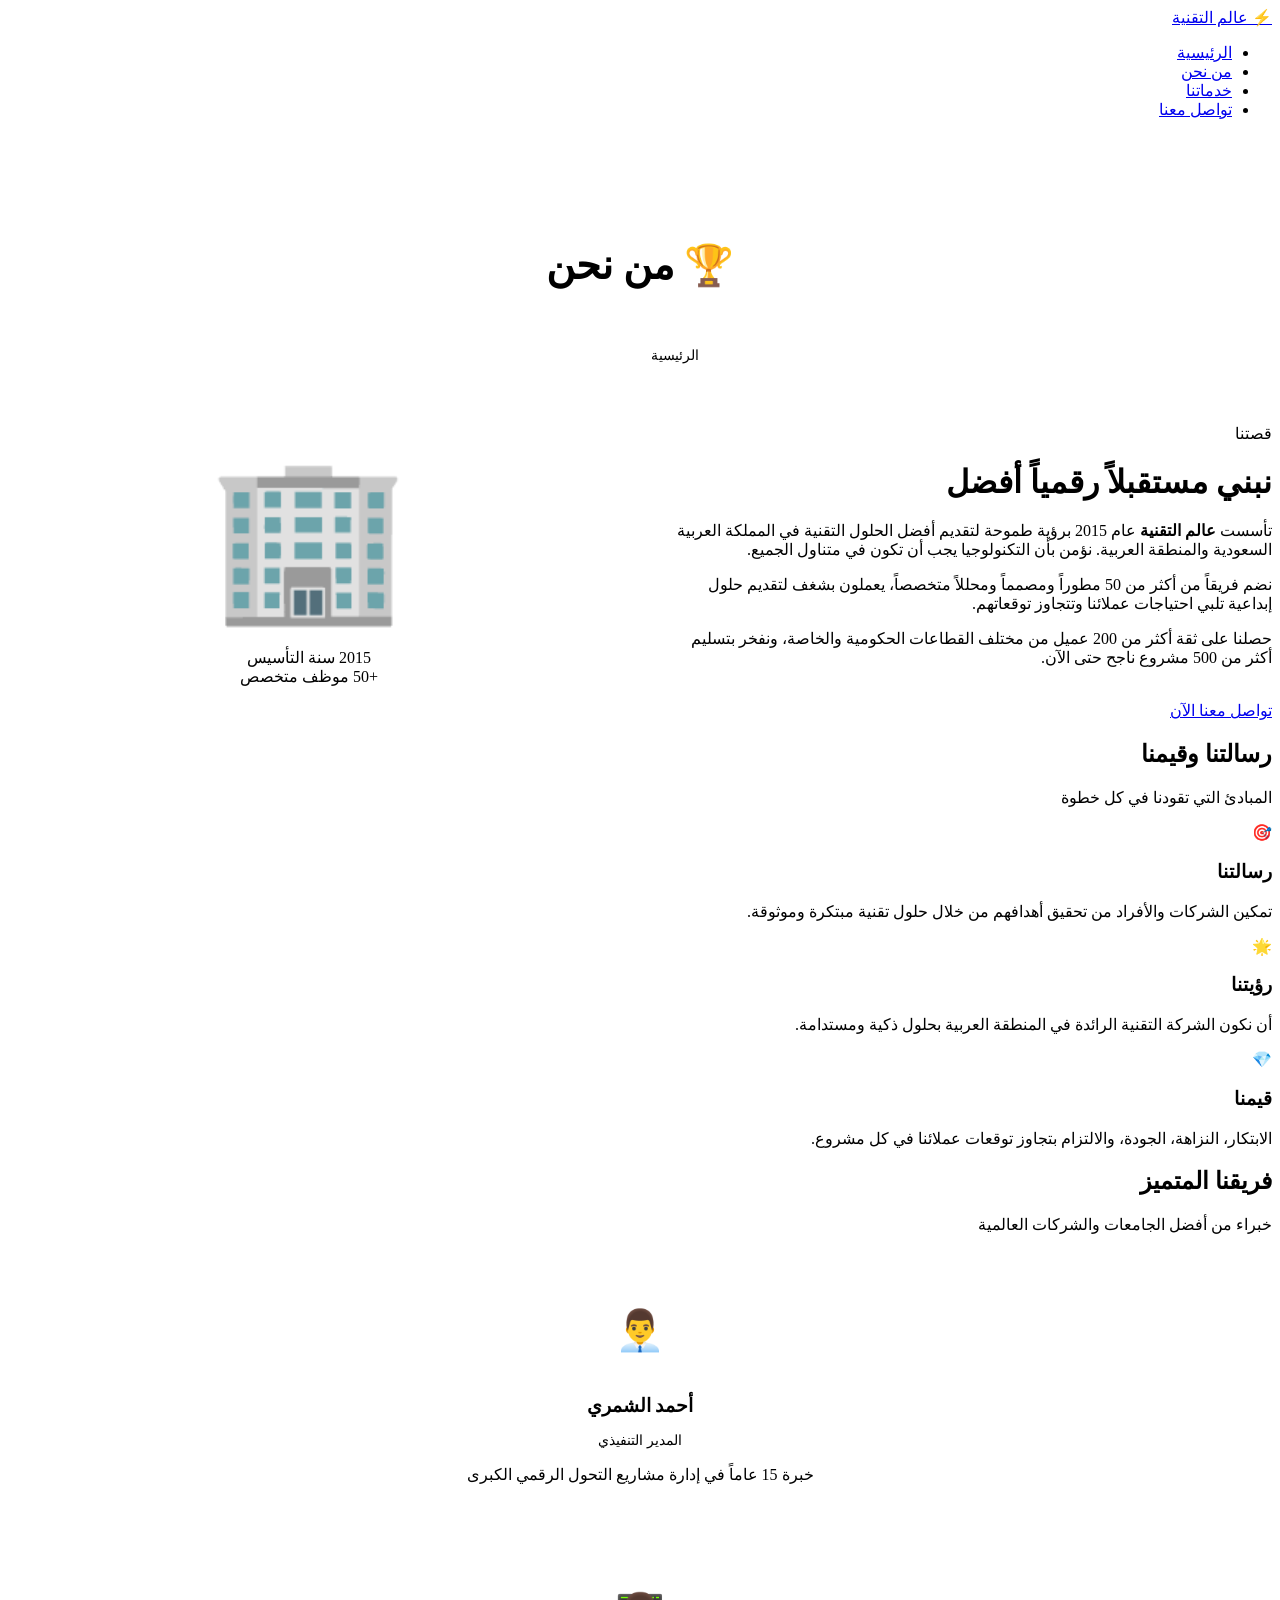
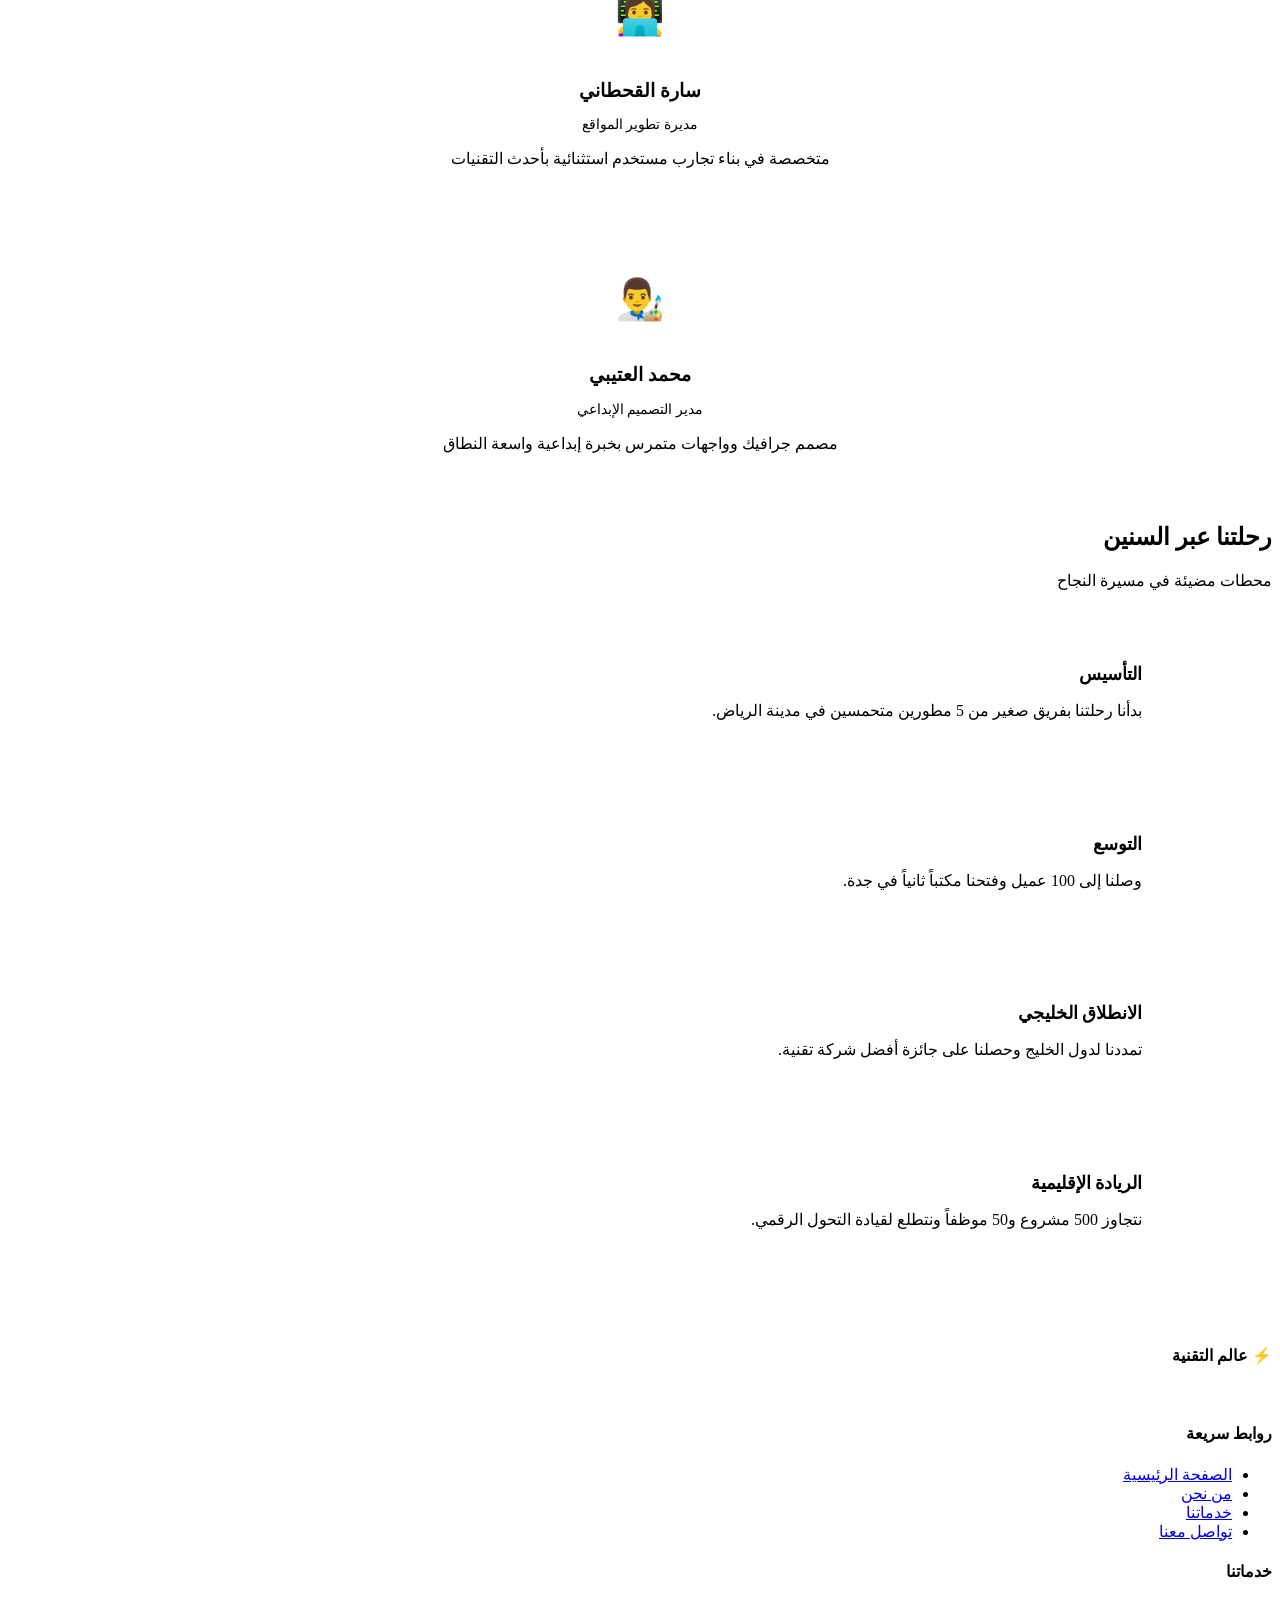
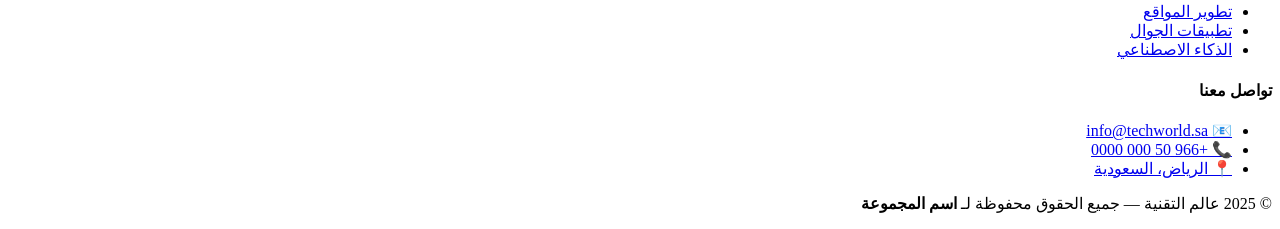
==== about.html @ daf59395 "Add files via upload" ====
<!DOCTYPE html>
<html lang="ar" dir="rtl">
<head>
  <meta charset="UTF-8" />
  <meta name="viewport" content="width=device-width, initial-scale=1.0" />
  <title>عالم التقنية - من نحن</title>
  <link rel="stylesheet" href="css/style.css" />
  <link href="https://fonts.googleapis.com/css2?family=Cairo:wght@400;700;900&family=Tajawal:wght@400;500;700&display=swap" rel="stylesheet" />
  <style>
    .page-header {
      background: linear-gradient(135deg, var(--accent2) 0%, var(--primary) 100%);
      padding: 80px 40px 60px;
      text-align: center;
      position: relative;
      border-bottom: 3px solid var(--accent);
    }
    .page-header h1 {
      font-size: 2.5rem;
      color: var(--gold);
      margin-bottom: 15px;
    }
    .page-header p {
      color: rgba(255,255,255,0.7);
      font-size: 1.1rem;
    }
    .breadcrumb {
      display: flex;
      gap: 10px;
      justify-content: center;
      margin-top: 20px;
      font-size: 0.9rem;
    }
    .breadcrumb a {
      color: var(--accent);
      text-decoration: none;
    }
    .breadcrumb span { color: rgba(255,255,255,0.4); }
    .team-card {
      text-align: center;
      padding: 35px 25px;
      background: var(--card-bg);
      border: 1px solid var(--border);
      border-radius: 16px;
      transition: all 0.3s;
    }
    .team-card:hover {
      border-color: var(--accent);
      transform: translateY(-5px);
      box-shadow: var(--shadow);
    }
    .avatar {
      width: 90px;
      height: 90px;
      border-radius: 50%;
      background: linear-gradient(135deg, var(--accent), var(--gold));
      display: flex;
      align-items: center;
      justify-content: center;
      font-size: 2.5rem;
      margin: 0 auto 20px;
      border: 3px solid var(--border);
    }
    .team-card h3 { color: var(--gold); margin-bottom: 8px; }
    .team-card .role { color: var(--accent); font-size: 0.9rem; margin-bottom: 12px; }
    .timeline {
      position: relative;
      padding: 20px 0;
    }
    .timeline-item {
      display: grid;
      grid-template-columns: 80px 1fr;
      gap: 25px;
      margin-bottom: 40px;
      align-items: start;
    }
    .timeline-year {
      background: var(--accent);
      color: white;
      padding: 10px;
      border-radius: 10px;
      text-align: center;
      font-weight: 900;
      font-size: 0.95rem;
    }
    .timeline-content {
      background: var(--card-bg);
      border: 1px solid var(--border);
      border-radius: 12px;
      padding: 20px 25px;
    }
    .timeline-content h3 {
      color: var(--gold);
      margin-bottom: 8px;
      font-size: 1.1rem;
    }
  </style>
</head>
<body>

  <!-- شريط التصفح -->
  <nav>
    <a href="index.html" class="logo"><span>⚡</span> عالم <span>التقنية</span></a>
    <ul>
      <li><a href="index.html">الرئيسية</a></li>
      <li><a href="about.html" class="active">من نحن</a></li>
      <li><a href="services.html">خدماتنا</a></li>
      <li><a href="contact.html">تواصل معنا</a></li>
    </ul>
  </nav>

  <!-- رأس الصفحة -->
  <div class="page-header">
    <h1>🏆 من نحن</h1>
    <p>تعرف على قصتنا وفريقنا المتميز</p>
    <div class="breadcrumb">
      <a href="index.html">الرئيسية</a>
      <span>/</span>
      <span>من نحن</span>
    </div>
  </div>

  <!-- قسم رؤيتنا -->
  <section>
    <div class="container">
      <div style="display: grid; grid-template-columns: 1fr 1fr; gap: 60px; align-items: center;">
        <div>
          <span class="badge">قصتنا</span>
          <h2 style="font-size: 2rem; margin: 20px 0 20px;">نبني مستقبلاً رقمياً أفضل</h2>
          <p style="margin-bottom: 15px;">
            تأسست <strong style="color: var(--accent);">عالم التقنية</strong> عام 2015 برؤية طموحة لتقديم أفضل الحلول التقنية
            في المملكة العربية السعودية والمنطقة العربية. نؤمن بأن التكنولوجيا يجب أن تكون في متناول الجميع.
          </p>
          <p style="margin-bottom: 15px;">
            نضم فريقاً من أكثر من 50 مطوراً ومصمماً ومحللاً متخصصاً، يعملون بشغف لتقديم حلول إبداعية
            تلبي احتياجات عملائنا وتتجاوز توقعاتهم.
          </p>
          <p>
            حصلنا على ثقة أكثر من 200 عميل من مختلف القطاعات الحكومية والخاصة، ونفخر بتسليم
            أكثر من 500 مشروع ناجح حتى الآن.
          </p>
          <br/>
          <a href="contact.html" class="btn">تواصل معنا الآن</a>
        </div>
        <div style="text-align: center;">
          <div style="font-size: 10rem; line-height: 1;">🏢</div>
          <div class="stats-grid" style="margin-top: 30px;">
            <div class="stat-item">
              <span class="number">2015</span>
              <span class="label">سنة التأسيس</span>
            </div>
            <div class="stat-item">
              <span class="number">+50</span>
              <span class="label">موظف متخصص</span>
            </div>
          </div>
        </div>
      </div>
    </div>
  </section>

  <!-- قسم رسالتنا ورؤيتنا -->
  <section style="background: var(--secondary);">
    <div class="section-title">
      <h2>رسالتنا وقيمنا</h2>
      <p>المبادئ التي تقودنا في كل خطوة</p>
    </div>
    <div class="cards-grid">
      <div class="card">
        <span class="icon">🎯</span>
        <h3>رسالتنا</h3>
        <p>تمكين الشركات والأفراد من تحقيق أهدافهم من خلال حلول تقنية مبتكرة وموثوقة.</p>
      </div>
      <div class="card">
        <span class="icon">🌟</span>
        <h3>رؤيتنا</h3>
        <p>أن نكون الشركة التقنية الرائدة في المنطقة العربية بحلول ذكية ومستدامة.</p>
      </div>
      <div class="card">
        <span class="icon">💎</span>
        <h3>قيمنا</h3>
        <p>الابتكار، النزاهة، الجودة، والالتزام بتجاوز توقعات عملائنا في كل مشروع.</p>
      </div>
    </div>
  </section>

  <!-- فريق العمل -->
  <section>
    <div class="section-title">
      <h2>فريقنا المتميز</h2>
      <p>خبراء من أفضل الجامعات والشركات العالمية</p>
    </div>
    <div class="cards-grid">
      <div class="team-card">
        <div class="avatar">👨‍💼</div>
        <h3>أحمد الشمري</h3>
        <p class="role">المدير التنفيذي</p>
        <p>خبرة 15 عاماً في إدارة مشاريع التحول الرقمي الكبرى</p>
      </div>
      <div class="team-card">
        <div class="avatar">👩‍💻</div>
        <h3>سارة القحطاني</h3>
        <p class="role">مديرة تطوير المواقع</p>
        <p>متخصصة في بناء تجارب مستخدم استثنائية بأحدث التقنيات</p>
      </div>
      <div class="team-card">
        <div class="avatar">👨‍🎨</div>
        <h3>محمد العتيبي</h3>
        <p class="role">مدير التصميم الإبداعي</p>
        <p>مصمم جرافيك وواجهات متمرس بخبرة إبداعية واسعة النطاق</p>
      </div>
    </div>
  </section>

  <!-- تاريخنا -->
  <section style="background: var(--secondary);">
    <div class="container">
      <div class="section-title">
        <h2>رحلتنا عبر السنين</h2>
        <p>محطات مضيئة في مسيرة النجاح</p>
      </div>
      <div class="timeline">
        <div class="timeline-item">
          <div class="timeline-year">2015</div>
          <div class="timeline-content">
            <h3>التأسيس</h3>
            <p>بدأنا رحلتنا بفريق صغير من 5 مطورين متحمسين في مدينة الرياض.</p>
          </div>
        </div>
        <div class="timeline-item">
          <div class="timeline-year">2018</div>
          <div class="timeline-content">
            <h3>التوسع</h3>
            <p>وصلنا إلى 100 عميل وفتحنا مكتباً ثانياً في جدة.</p>
          </div>
        </div>
        <div class="timeline-item">
          <div class="timeline-year">2021</div>
          <div class="timeline-content">
            <h3>الانطلاق الخليجي</h3>
            <p>تمددنا لدول الخليج وحصلنا على جائزة أفضل شركة تقنية.</p>
          </div>
        </div>
        <div class="timeline-item">
          <div class="timeline-year">2025</div>
          <div class="timeline-content">
            <h3>الريادة الإقليمية</h3>
            <p>نتجاوز 500 مشروع و50 موظفاً ونتطلع لقيادة التحول الرقمي.</p>
          </div>
        </div>
      </div>
    </div>
  </section>

  <!-- الفوتر -->
  <footer>
    <div class="footer-grid">
      <div>
        <h4>⚡ عالم التقنية</h4>
        <p style="color: rgba(255,255,255,0.5); font-size: 0.9rem;">نؤمن بأن التكنولوجيا أداة قوية لبناء مستقبل أفضل.</p>
      </div>
      <div>
        <h4>روابط سريعة</h4>
        <ul>
          <li><a href="index.html">الصفحة الرئيسية</a></li>
          <li><a href="about.html">من نحن</a></li>
          <li><a href="services.html">خدماتنا</a></li>
          <li><a href="contact.html">تواصل معنا</a></li>
        </ul>
      </div>
      <div>
        <h4>خدماتنا</h4>
        <ul>
          <li><a href="services.html">تطوير المواقع</a></li>
          <li><a href="services.html">تطبيقات الجوال</a></li>
          <li><a href="services.html">الذكاء الاصطناعي</a></li>
        </ul>
      </div>
      <div>
        <h4>تواصل معنا</h4>
        <ul>
          <li><a href="#">📧 info@techworld.sa</a></li>
          <li><a href="#">📞 +966 50 000 0000</a></li>
          <li><a href="#">📍 الرياض، السعودية</a></li>
        </ul>
      </div>
    </div>
    <div class="copyright">
      <p>© 2025 عالم التقنية — جميع الحقوق محفوظة لـ <strong style="color: var(--accent);">اسم المجموعة</strong></p>
    </div>
  </footer>

</body>
</html>
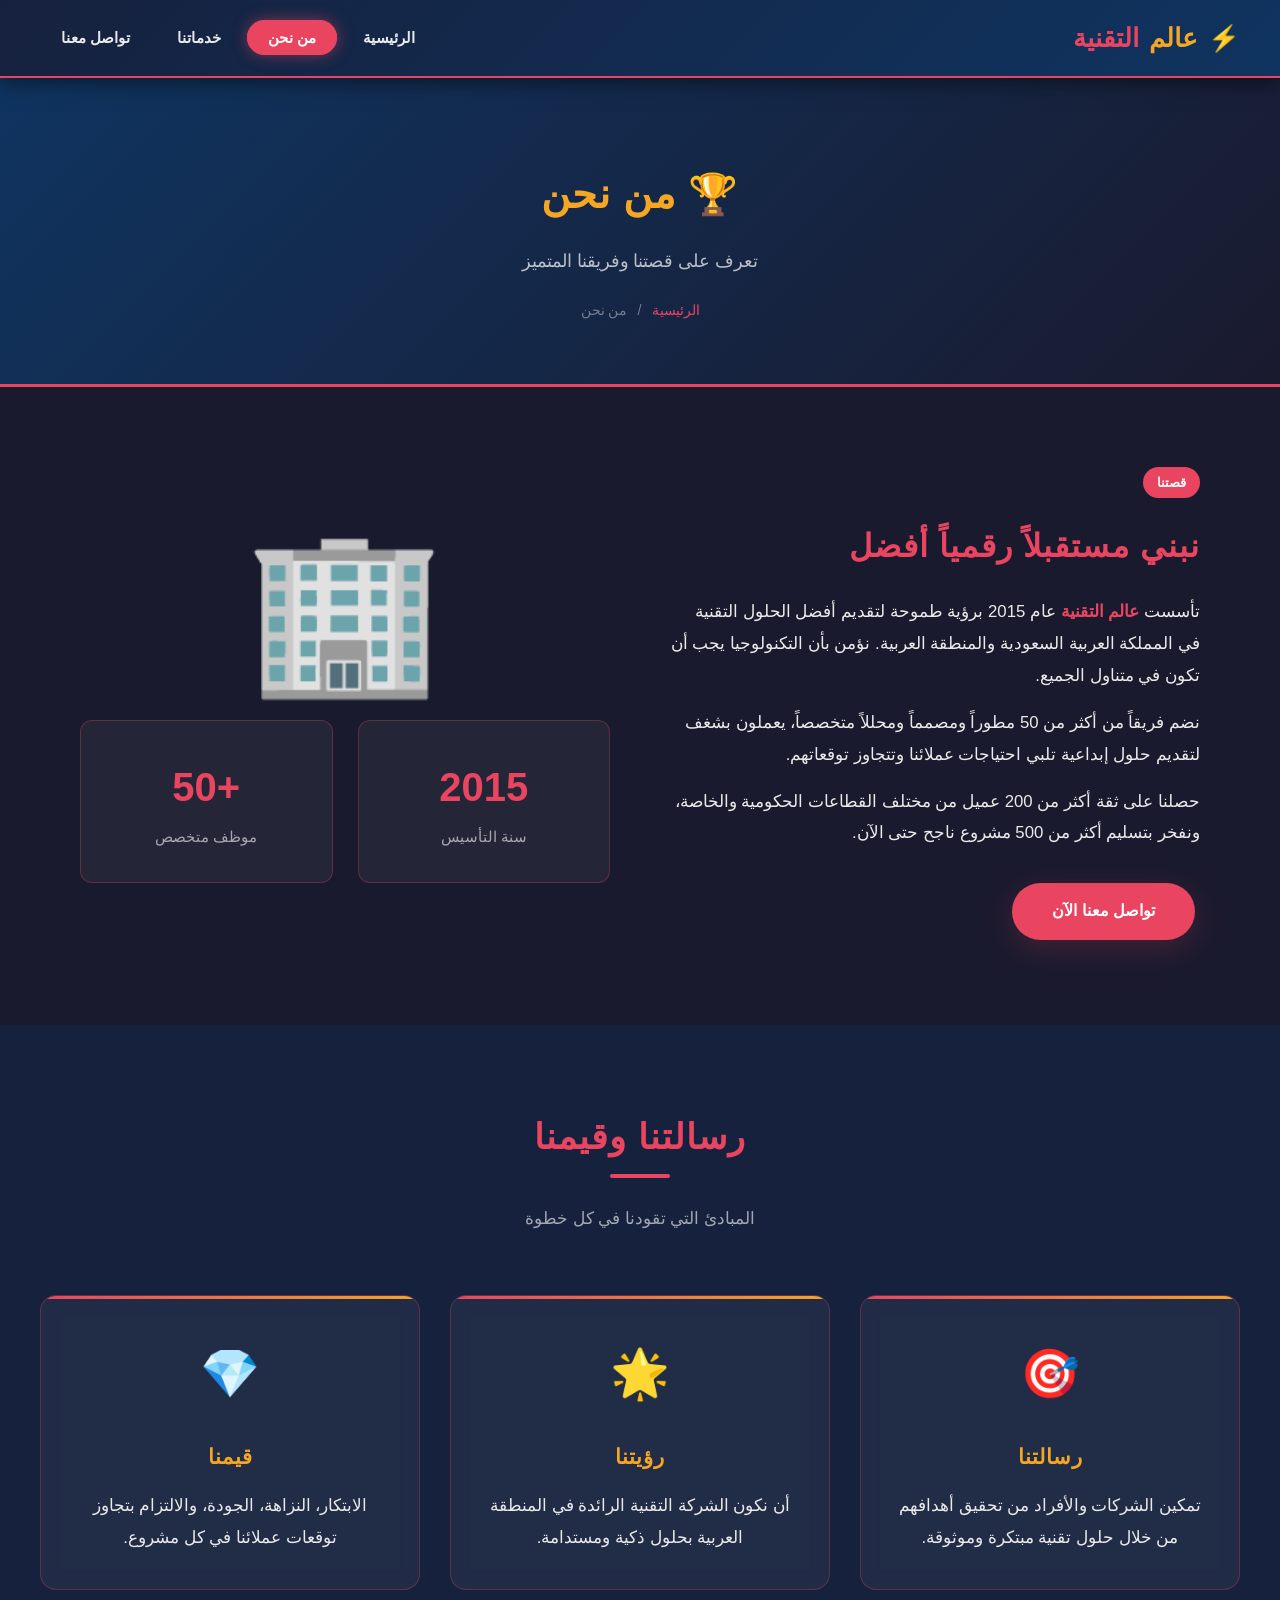
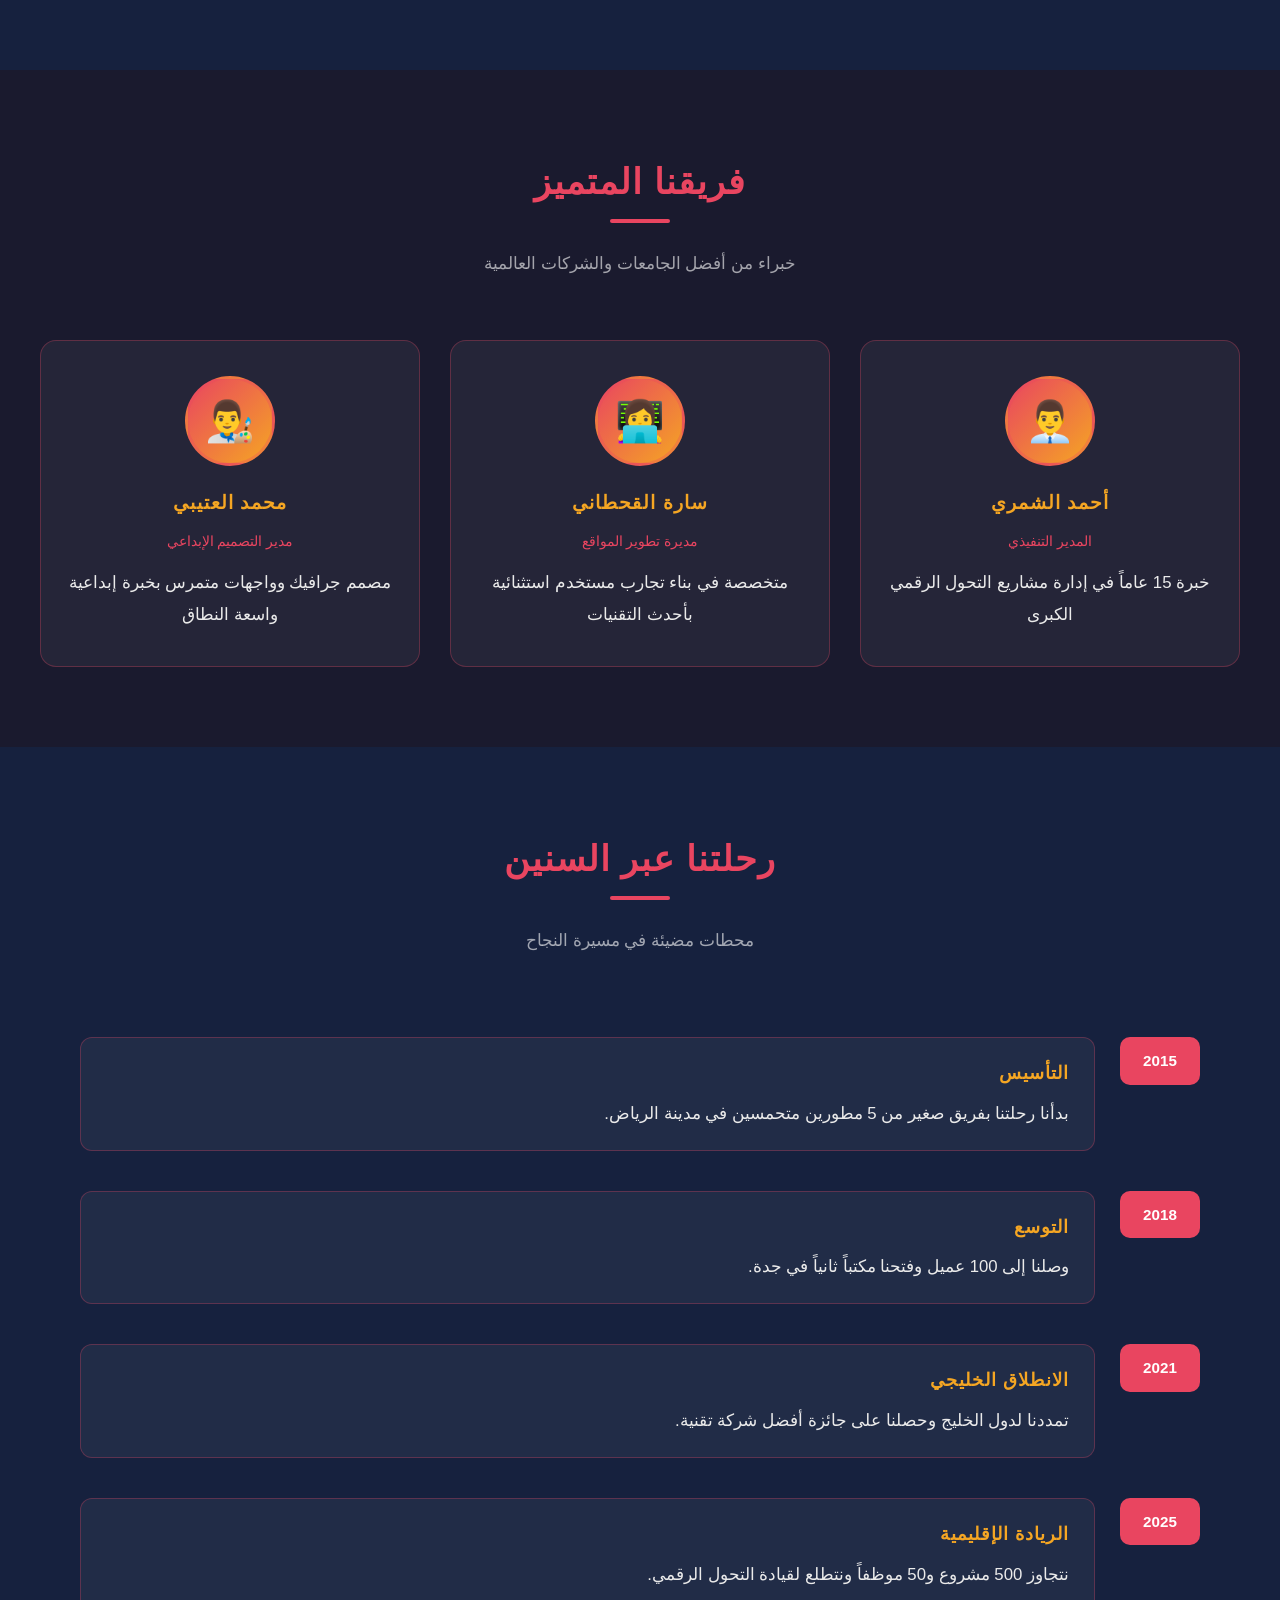
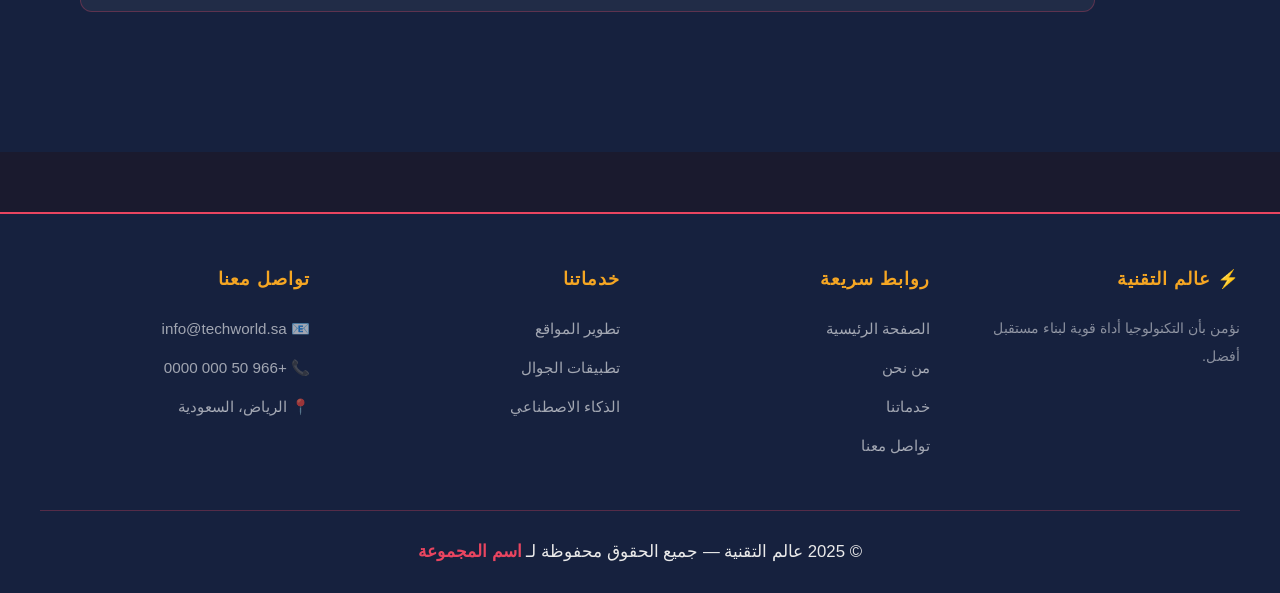
==== commit 6c325abb: "Fix stylesheet link path in about.html" ====
--- a/about.html
+++ b/about.html
@@ -4,7 +4,7 @@
   <meta charset="UTF-8" />
   <meta name="viewport" content="width=device-width, initial-scale=1.0" />
   <title>عالم التقنية - من نحن</title>
-  <link rel="stylesheet" href="css/style.css" />
+  <link rel="stylesheet" href="style.css" />
   <link href="https://fonts.googleapis.com/css2?family=Cairo:wght@400;700;900&family=Tajawal:wght@400;500;700&display=swap" rel="stylesheet" />
   <style>
     .page-header {
--- a/style.css
+++ b/style.css
@@ -0,0 +1,579 @@
+/* ===== المتغيرات الرئيسية ===== */
+:root {
+  --primary: #1a1a2e;
+  --secondary: #16213e;
+  --accent: #e94560;
+  --accent2: #0f3460;
+  --gold: #f5a623;
+  --light: #f8f9fa;
+  --text: #eaeaea;
+  --text-dark: #2d2d2d;
+  --card-bg: rgba(255, 255, 255, 0.05);
+  --border: rgba(233, 69, 96, 0.3);
+  --shadow: 0 8px 32px rgba(233, 69, 96, 0.2);
+}
+
+/* ===== إعادة الضبط ===== */
+* {
+  margin: 0;
+  padding: 0;
+  box-sizing: border-box;
+}
+
+/* ===== تنسيق 1: النص العام ===== */
+body {
+  font-family: 'Tajawal', 'Arial', sans-serif;
+  background-color: var(--primary);
+  color: var(--text);
+  direction: rtl;
+  line-height: 1.8;
+  overflow-x: hidden;
+}
+
+/* ===== تنسيق 2: العناوين ===== */
+h1, h2, h3, h4 {
+  font-family: 'Cairo', 'Arial', sans-serif;
+  font-weight: 800;
+  color: var(--accent);
+  letter-spacing: 1px;
+}
+
+/* ===== تنسيق 3: الفقرات ===== */
+p {
+  font-size: 1.05rem;
+  color: var(--text);
+  line-height: 1.9;
+}
+
+/* ===== شريط التصفح ===== */
+nav {
+  background: linear-gradient(135deg, var(--secondary) 0%, var(--accent2) 100%);
+  padding: 0 40px;
+  display: flex;
+  align-items: center;
+  justify-content: space-between;
+  position: sticky;
+  top: 0;
+  z-index: 999;
+  box-shadow: 0 4px 20px rgba(0,0,0,0.5);
+  border-bottom: 2px solid var(--accent);
+  flex-wrap: wrap;
+  gap: 10px;
+}
+
+nav .logo {
+  font-size: 1.6rem;
+  font-weight: 900;
+  color: var(--gold);
+  text-decoration: none;
+  padding: 15px 0;
+  display: flex;
+  align-items: center;
+  gap: 10px;
+}
+
+nav .logo span {
+  color: var(--accent);
+}
+
+nav ul {
+  list-style: none;
+  display: flex;
+  gap: 5px;
+  align-items: center;
+  flex-wrap: wrap;
+}
+
+nav ul li a {
+  color: var(--text);
+  text-decoration: none;
+  padding: 8px 20px;
+  border-radius: 25px;
+  font-size: 0.95rem;
+  font-weight: 600;
+  transition: all 0.3s ease;
+  border: 1px solid transparent;
+}
+
+nav ul li a:hover,
+nav ul li a.active {
+  background: var(--accent);
+  color: white;
+  border-color: var(--accent);
+  box-shadow: 0 0 15px rgba(233, 69, 96, 0.5);
+}
+
+/* ===== تنسيق الخلفية - background property ===== */
+.hero {
+  background: linear-gradient(135deg, var(--primary) 0%, var(--accent2) 50%, var(--secondary) 100%);
+  background-attachment: fixed;
+  min-height: 90vh;
+  display: flex;
+  align-items: center;
+  justify-content: center;
+  text-align: center;
+  padding: 80px 20px;
+  position: relative;
+  overflow: hidden;
+}
+
+.hero::before {
+  content: '';
+  position: absolute;
+  width: 500px;
+  height: 500px;
+  background: radial-gradient(circle, rgba(233,69,96,0.15) 0%, transparent 70%);
+  top: -100px;
+  right: -100px;
+  border-radius: 50%;
+}
+
+.hero::after {
+  content: '';
+  position: absolute;
+  width: 400px;
+  height: 400px;
+  background: radial-gradient(circle, rgba(15,52,96,0.4) 0%, transparent 70%);
+  bottom: -80px;
+  left: -80px;
+  border-radius: 50%;
+}
+
+.hero-content {
+  position: relative;
+  z-index: 2;
+  max-width: 800px;
+}
+
+.hero h1 {
+  font-size: clamp(2rem, 5vw, 3.5rem);
+  color: var(--gold);
+  margin-bottom: 20px;
+  text-shadow: 0 0 30px rgba(245,166,35,0.3);
+}
+
+.hero p {
+  font-size: 1.2rem;
+  color: rgba(255,255,255,0.85);
+  margin-bottom: 35px;
+  max-width: 600px;
+  margin-left: auto;
+  margin-right: auto;
+}
+
+.btn {
+  display: inline-block;
+  padding: 14px 40px;
+  background: var(--accent);
+  color: white;
+  text-decoration: none;
+  border-radius: 30px;
+  font-weight: 700;
+  font-size: 1rem;
+  transition: all 0.3s ease;
+  box-shadow: var(--shadow);
+  border: none;
+  cursor: pointer;
+  margin: 5px;
+}
+
+.btn:hover {
+  background: var(--gold);
+  transform: translateY(-3px);
+  box-shadow: 0 12px 35px rgba(245,166,35,0.4);
+}
+
+.btn-outline {
+  background: transparent;
+  border: 2px solid var(--accent);
+  color: var(--accent);
+}
+
+.btn-outline:hover {
+  background: var(--accent);
+  color: white;
+}
+
+/* ===== الأقسام العامة ===== */
+section {
+  padding: 80px 40px;
+}
+
+.section-title {
+  text-align: center;
+  margin-bottom: 60px;
+}
+
+.section-title h2 {
+  font-size: 2.2rem;
+  margin-bottom: 15px;
+  position: relative;
+  display: inline-block;
+}
+
+.section-title h2::after {
+  content: '';
+  position: absolute;
+  bottom: -10px;
+  right: 50%;
+  transform: translateX(50%);
+  width: 60px;
+  height: 4px;
+  background: var(--accent);
+  border-radius: 2px;
+}
+
+.section-title p {
+  color: rgba(255,255,255,0.6);
+  font-size: 1.05rem;
+  margin-top: 20px;
+}
+
+/* ===== الكروت ===== */
+.cards-grid {
+  display: grid;
+  grid-template-columns: repeat(auto-fit, minmax(280px, 1fr));
+  gap: 30px;
+  max-width: 1200px;
+  margin: 0 auto;
+}
+
+.card {
+  background: var(--card-bg);
+  border: 1px solid var(--border);
+  border-radius: 16px;
+  padding: 35px 25px;
+  text-align: center;
+  transition: all 0.35s ease;
+  backdrop-filter: blur(10px);
+  position: relative;
+  overflow: hidden;
+}
+
+.card::before {
+  content: '';
+  position: absolute;
+  top: 0;
+  right: 0;
+  width: 100%;
+  height: 3px;
+  background: linear-gradient(90deg, var(--accent), var(--gold));
+}
+
+.card:hover {
+  transform: translateY(-8px);
+  box-shadow: var(--shadow);
+  border-color: var(--accent);
+}
+
+.card .icon {
+  font-size: 3rem;
+  margin-bottom: 20px;
+  display: block;
+}
+
+.card h3 {
+  font-size: 1.3rem;
+  margin-bottom: 15px;
+  color: var(--gold);
+}
+
+/* ===== تنسيق الصور ===== */
+img {
+  max-width: 100%;
+  height: auto;
+  border-radius: 12px;
+  display: block;
+  object-fit: cover;
+  transition: transform 0.3s ease, box-shadow 0.3s ease;
+}
+
+img:hover {
+  transform: scale(1.02);
+  box-shadow: 0 12px 40px rgba(233, 69, 96, 0.3);
+}
+
+.img-container {
+  overflow: hidden;
+  border-radius: 12px;
+  border: 2px solid var(--border);
+}
+
+/* ===== الـ overflow ===== */
+.scroll-container {
+  overflow-x: auto;
+  overflow-y: hidden;
+  white-space: nowrap;
+  padding-bottom: 15px;
+  scrollbar-width: thin;
+  scrollbar-color: var(--accent) var(--secondary);
+}
+
+.scroll-container::-webkit-scrollbar {
+  height: 6px;
+}
+
+.scroll-container::-webkit-scrollbar-track {
+  background: var(--secondary);
+}
+
+.scroll-container::-webkit-scrollbar-thumb {
+  background: var(--accent);
+  border-radius: 3px;
+}
+
+.text-overflow-box {
+  overflow: hidden;
+  text-overflow: ellipsis;
+  white-space: nowrap;
+  max-width: 100%;
+}
+
+/* ===== الـ padding ===== */
+.container {
+  max-width: 1200px;
+  margin: 0 auto;
+  padding: 0 40px;
+}
+
+.box {
+  padding: 40px;
+}
+
+.box-sm {
+  padding: 20px 25px;
+}
+
+.box-lg {
+  padding: 60px 80px;
+}
+
+/* ===== الجدول ===== */
+table {
+  width: 100%;
+  border-collapse: collapse;
+  margin: 30px 0;
+  background: var(--card-bg);
+  border-radius: 12px;
+  overflow: hidden;
+}
+
+table th {
+  background: var(--accent);
+  color: white;
+  padding: 15px 20px;
+  text-align: right;
+  font-size: 1rem;
+}
+
+table td {
+  padding: 13px 20px;
+  border-bottom: 1px solid var(--border);
+  color: var(--text);
+}
+
+table tr:hover td {
+  background: rgba(233, 69, 96, 0.08);
+}
+
+/* ===== نموذج الاتصال ===== */
+.form-group {
+  margin-bottom: 25px;
+}
+
+.form-group label {
+  display: block;
+  color: var(--gold);
+  margin-bottom: 8px;
+  font-weight: 600;
+}
+
+.form-group input,
+.form-group textarea,
+.form-group select {
+  width: 100%;
+  padding: 14px 18px;
+  background: var(--card-bg);
+  border: 1px solid var(--border);
+  border-radius: 10px;
+  color: var(--text);
+  font-size: 1rem;
+  font-family: 'Tajawal', sans-serif;
+  transition: border-color 0.3s;
+  direction: rtl;
+}
+
+.form-group input:focus,
+.form-group textarea:focus {
+  outline: none;
+  border-color: var(--accent);
+  box-shadow: 0 0 10px rgba(233, 69, 96, 0.2);
+}
+
+.form-group textarea {
+  min-height: 150px;
+  resize: vertical;
+}
+
+/* ===== الفوتر ===== */
+footer {
+  background: var(--secondary);
+  border-top: 2px solid var(--accent);
+  padding: 50px 40px 25px;
+  text-align: center;
+  margin-top: 60px;
+}
+
+footer .footer-grid {
+  display: grid;
+  grid-template-columns: repeat(auto-fit, minmax(200px, 1fr));
+  gap: 40px;
+  max-width: 1200px;
+  margin: 0 auto 40px;
+  text-align: right;
+}
+
+footer h4 {
+  color: var(--gold);
+  margin-bottom: 20px;
+  font-size: 1.1rem;
+}
+
+footer ul {
+  list-style: none;
+}
+
+footer ul li {
+  margin-bottom: 10px;
+}
+
+footer ul li a {
+  color: rgba(255,255,255,0.6);
+  text-decoration: none;
+  transition: color 0.3s;
+  font-size: 0.95rem;
+}
+
+footer ul li a:hover {
+  color: var(--accent);
+}
+
+footer .copyright {
+  color: rgba(255,255,255,0.4);
+  font-size: 0.9rem;
+  padding-top: 25px;
+  border-top: 1px solid var(--border);
+}
+
+/* ===== الشارة ===== */
+.badge {
+  display: inline-block;
+  padding: 4px 14px;
+  border-radius: 20px;
+  font-size: 0.8rem;
+  font-weight: 700;
+  background: var(--accent);
+  color: white;
+}
+
+/* ===== قائمة المميزات ===== */
+.features-list {
+  list-style: none;
+  display: grid;
+  gap: 15px;
+}
+
+.features-list li {
+  display: flex;
+  align-items: flex-start;
+  gap: 12px;
+  padding: 15px 20px;
+  background: var(--card-bg);
+  border-radius: 10px;
+  border: 1px solid var(--border);
+}
+
+.features-list li::before {
+  content: '✦';
+  color: var(--accent);
+  font-size: 1rem;
+  flex-shrink: 0;
+  margin-top: 3px;
+}
+
+/* ===== معرض الصور ===== */
+.gallery {
+  display: grid;
+  grid-template-columns: repeat(auto-fit, minmax(250px, 1fr));
+  gap: 20px;
+  padding: 20px 0;
+}
+
+.gallery-item {
+  position: relative;
+  border-radius: 12px;
+  overflow: hidden;
+  aspect-ratio: 4/3;
+  background: var(--card-bg);
+  border: 1px solid var(--border);
+  display: flex;
+  align-items: center;
+  justify-content: center;
+  font-size: 4rem;
+  cursor: pointer;
+}
+
+.gallery-item:hover {
+  border-color: var(--accent);
+  box-shadow: var(--shadow);
+}
+
+/* ===== الإحصاءات ===== */
+.stats-grid {
+  display: grid;
+  grid-template-columns: repeat(auto-fit, minmax(180px, 1fr));
+  gap: 25px;
+  text-align: center;
+}
+
+.stat-item {
+  padding: 30px 20px;
+  background: var(--card-bg);
+  border-radius: 12px;
+  border: 1px solid var(--border);
+}
+
+.stat-item .number {
+  font-size: 2.5rem;
+  font-weight: 900;
+  color: var(--accent);
+  display: block;
+}
+
+.stat-item .label {
+  color: rgba(255,255,255,0.6);
+  font-size: 0.95rem;
+}
+
+/* ===== استجابة الشاشة ===== */
+@media (max-width: 768px) {
+  nav {
+    padding: 10px 20px;
+  }
+
+  section {
+    padding: 50px 20px;
+  }
+
+  .box-lg {
+    padding: 40px 25px;
+  }
+
+  .hero h1 {
+    font-size: 1.8rem;
+  }
+
+  .section-title h2 {
+    font-size: 1.6rem;
+  }
+}
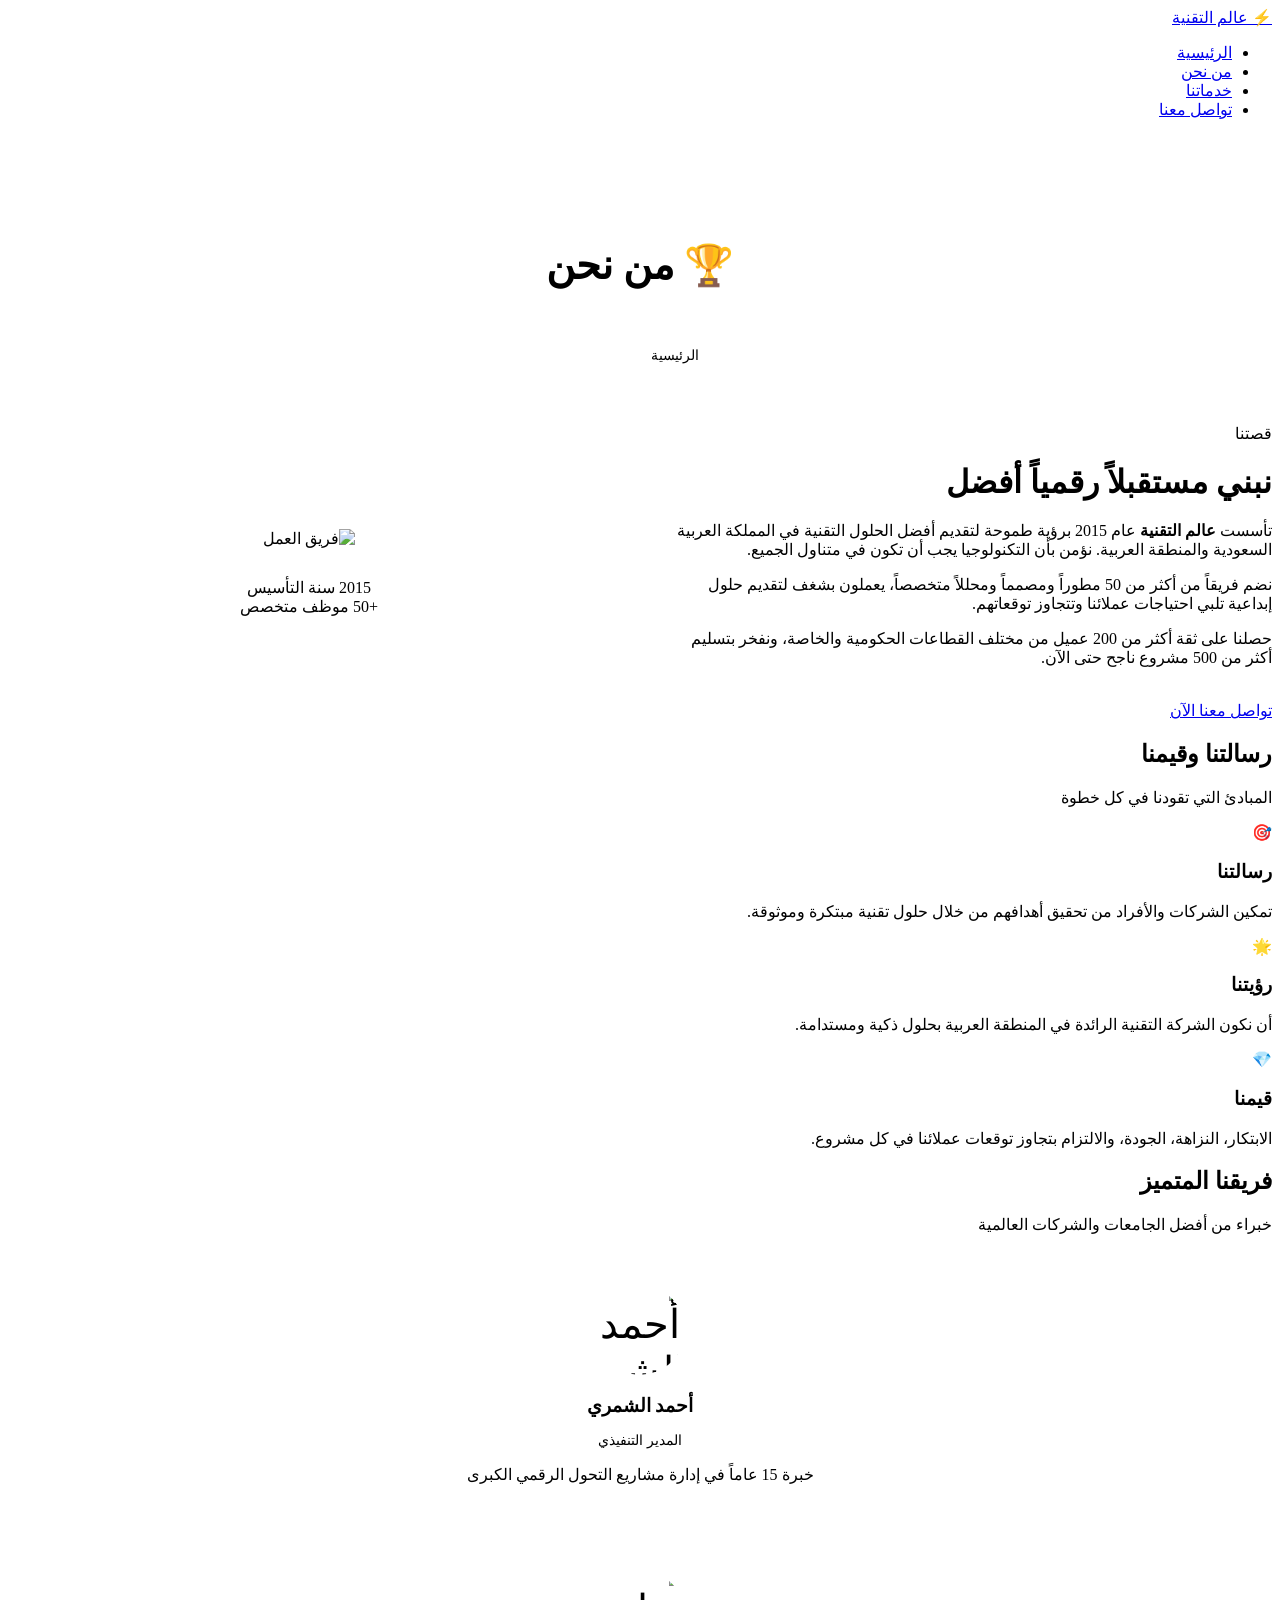
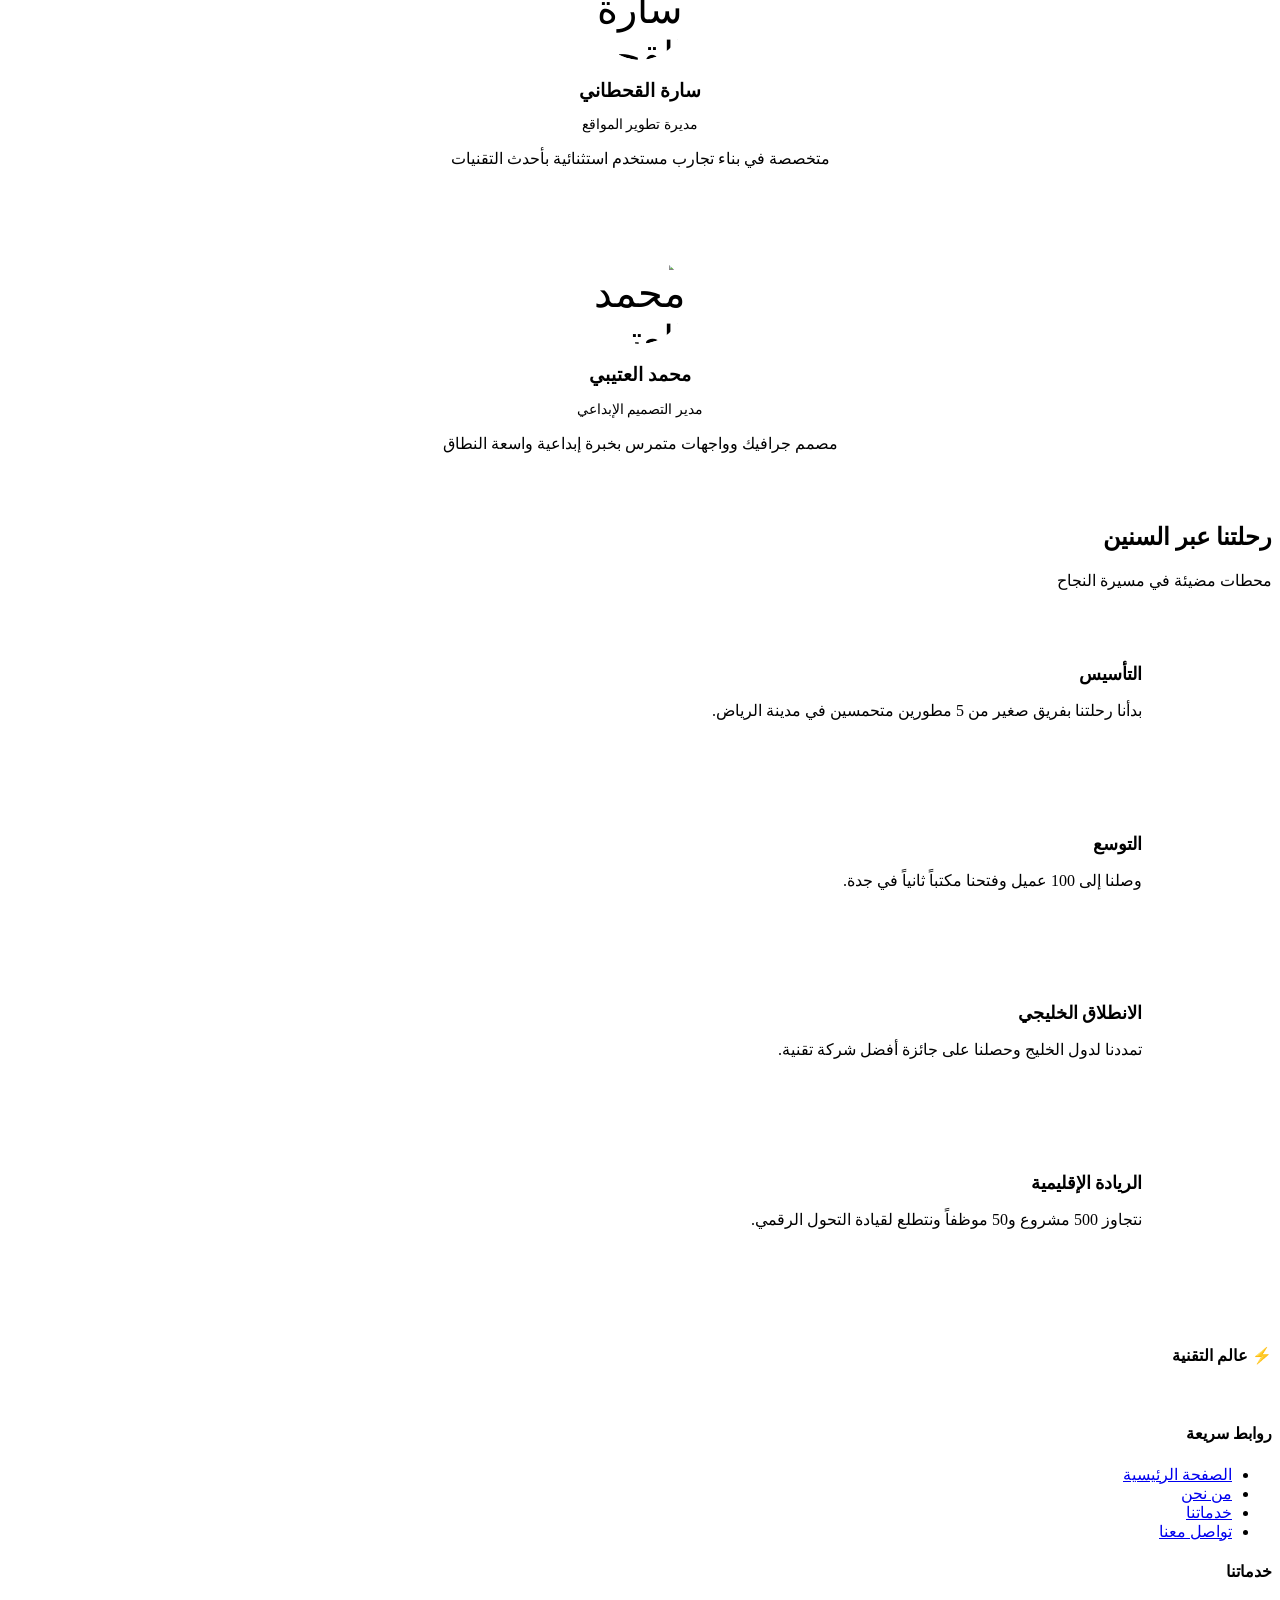
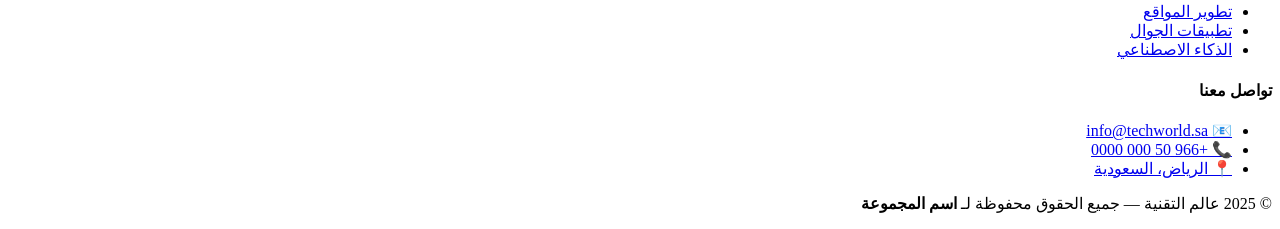
==== commit 85becdd1: "Add files via upload" ====
--- a/about.html
+++ b/about.html
@@ -142,7 +142,9 @@
           <a href="contact.html" class="btn">تواصل معنا الآن</a>
         </div>
         <div style="text-align: center;">
-          <div style="font-size: 10rem; line-height: 1;">🏢</div>
+          <div class="img-container" style="margin-bottom: 20px;">
+            <img src="https://images.unsplash.com/photo-1522071820081-009f0129c71c?w=500&h=350&fit=crop" alt="فريق العمل" style="width:100%; height:300px; object-fit:cover;" />
+          </div>
           <div class="stats-grid" style="margin-top: 30px;">
             <div class="stat-item">
               <span class="number">2015</span>
@@ -191,19 +193,25 @@
     </div>
     <div class="cards-grid">
       <div class="team-card">
-        <div class="avatar">👨‍💼</div>
+        <div class="avatar" style="overflow:hidden; padding:0;">
+          <img src="https://images.unsplash.com/photo-1507003211169-0a1dd7228f2d?w=120&h=120&fit=crop&crop=face" alt="أحمد الشمري" style="width:100%;height:100%;object-fit:cover;border-radius:50%;" />
+        </div>
         <h3>أحمد الشمري</h3>
         <p class="role">المدير التنفيذي</p>
         <p>خبرة 15 عاماً في إدارة مشاريع التحول الرقمي الكبرى</p>
       </div>
       <div class="team-card">
-        <div class="avatar">👩‍💻</div>
+        <div class="avatar" style="overflow:hidden; padding:0;">
+          <img src="https://images.unsplash.com/photo-1494790108377-be9c29b29330?w=120&h=120&fit=crop&crop=face" alt="سارة القحطاني" style="width:100%;height:100%;object-fit:cover;border-radius:50%;" />
+        </div>
         <h3>سارة القحطاني</h3>
         <p class="role">مديرة تطوير المواقع</p>
         <p>متخصصة في بناء تجارب مستخدم استثنائية بأحدث التقنيات</p>
       </div>
       <div class="team-card">
-        <div class="avatar">👨‍🎨</div>
+        <div class="avatar" style="overflow:hidden; padding:0;">
+          <img src="https://images.unsplash.com/photo-1500648767791-00dcc994a43e?w=120&h=120&fit=crop&crop=face" alt="محمد العتيبي" style="width:100%;height:100%;object-fit:cover;border-radius:50%;" />
+        </div>
         <h3>محمد العتيبي</h3>
         <p class="role">مدير التصميم الإبداعي</p>
         <p>مصمم جرافيك وواجهات متمرس بخبرة إبداعية واسعة النطاق</p>
